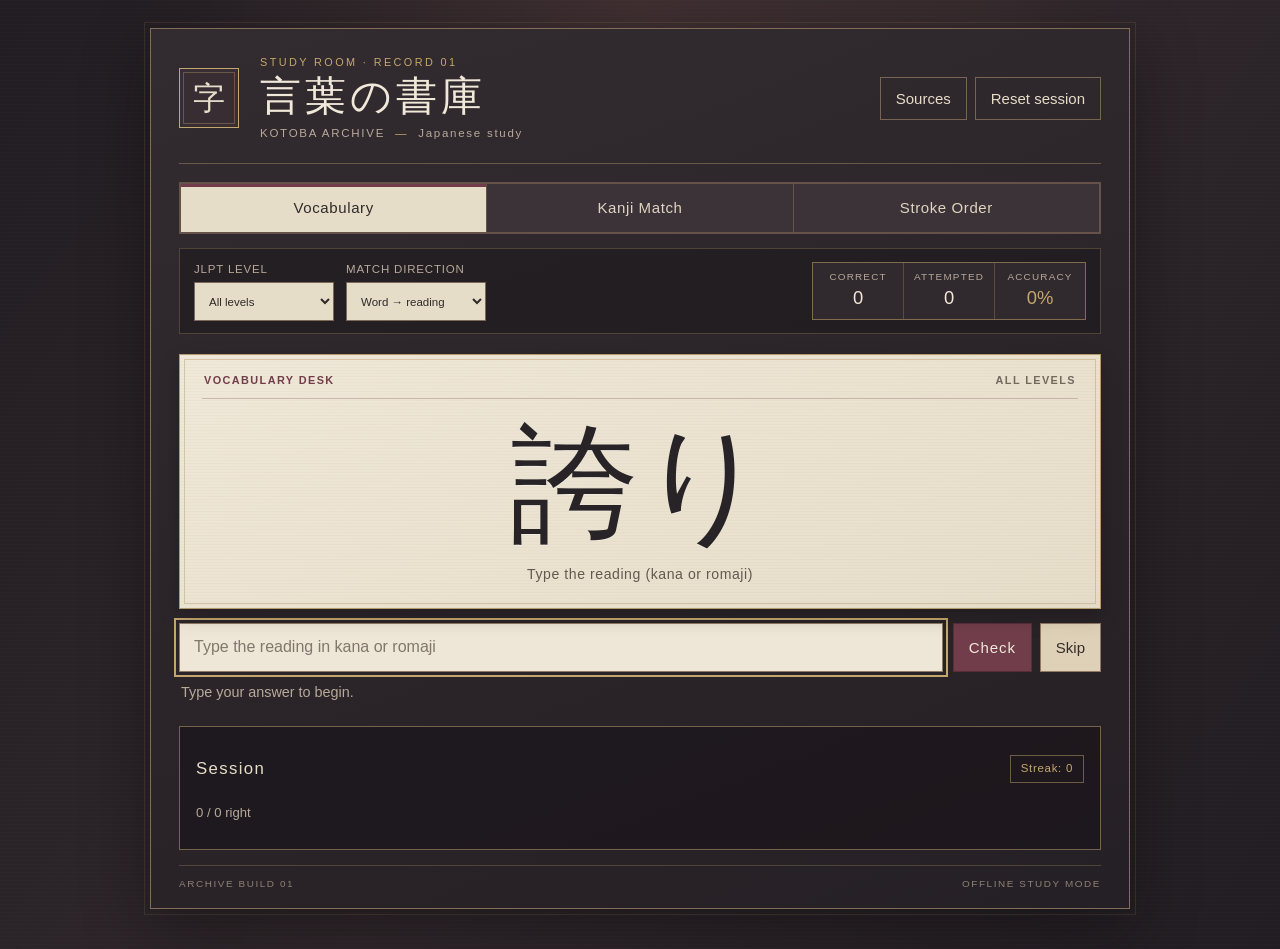
==== Kanji-game/index.html @ f51cfd85 "Adjusted app and changed back kana app" ====
<!doctype html>
<html lang="en">
  <head>
    <meta charset="utf-8" />
    <meta name="viewport" content="width=device-width, initial-scale=1" />
    <meta name="theme-color" content="#282327" />
    <title>言葉の書庫 — Kotoba Archive</title>
    <link rel="manifest" href="manifest.json" />
    <link rel="icon" href="icon.svg" type="image/svg+xml" />
    <link rel="stylesheet" href="style.css?v=10" />
  </head>
  <body>
    <main class="app-shell">
      <header class="topbar">
        <div class="brandmark" aria-hidden="true">字</div>
        <div class="brand-copy">
          <p class="eyebrow">STUDY ROOM · RECORD 01</p>
          <h1>言葉の書庫</h1>
          <p class="brand-subtitle">KOTOBA ARCHIVE <span>—</span> Japanese study</p>
        </div>
        <div class="top-actions">
          <button id="sourcesButton" class="ghost-button" type="button">Sources</button>
          <button id="resetButton" class="ghost-button" type="button">Reset session</button>
        </div>
      </header>

      <nav class="mode-picker" aria-label="Study mode">
        <button class="mode-button active" data-mode="vocabulary" type="button">Vocabulary</button>
        <button class="mode-button" data-mode="kanji" type="button">Kanji Match</button>
        <button class="mode-button" data-mode="stroke" type="button">Stroke Order</button>
      </nav>

      <section class="score-and-controls">
      <section id="quizControls" class="controls">
        <label class="control-label" for="levelSelect">JLPT level
          <select id="levelSelect">
            <option value="all">All levels</option><option value="5">N5</option><option value="4">N4</option>
            <option value="3">N3</option><option value="2">N2</option><option value="1">N1</option>
          </select>
        </label>
        <label id="directionControl" class="control-label" for="directionSelect">Match direction
          <select id="directionSelect"><option value="word-reading">Word → reading</option><option value="reading-word">Reading → word</option></select>
        </label>
      </section>

      <section id="scorePanel" class="score-panel" aria-label="Score summary">
        <div class="metric"><span>Correct</span><strong id="correctValue">0</strong></div>
        <div class="metric"><span>Attempted</span><strong id="attemptedValue">0</strong></div>
        <div class="metric accent"><span>Accuracy</span><strong id="accuracyValue">0%</strong></div>
      </section>
      </section>

      <section id="quizPanel" class="prompt-panel" aria-live="polite">
        <div class="scene-caption"><span id="speakerLabel">VOCABULARY DESK</span><span id="levelBadge">ALL LEVELS</span></div>
        <div id="promptDisplay" class="prompt-display">語彙</div>
        <p id="questionLabel" class="question-label">Type the reading (kana or romaji)</p>
      </section>
      <form id="answerForm" class="answer-form">
        <label id="answerLabel" class="sr-only" for="answerInput">Answer</label>
        <input id="answerInput" type="text" inputmode="text" autocomplete="off" autocapitalize="off" autocorrect="off" spellcheck="false" placeholder="Type your answer" />
        <div class="action-row"><button class="primary-button" type="submit">Check</button><button id="skipButton" class="secondary-button" type="button">Skip</button><button id="nextQuestionButton" class="secondary-button" type="button" hidden>Continue</button></div>
      </form>
      <p id="feedback" class="feedback neutral" aria-live="polite">Loading complete JLPT data…</p>
      <div id="answerDetails" class="answer-details" hidden></div>

      <section id="sessionPanel" class="session-panel">
        <div class="panel-header"><h2>Session</h2><span id="streakValue" class="streak-pill">Streak: 0</span></div>
        <p id="sessionSummary">0 / 0 right</p><ul id="historyList" class="history-list" aria-live="polite"></ul>
      </section>

      <section id="strokePanel" class="stroke-panel" hidden>
        <div class="panel-header">
          <div><h2>Kanji stroke lookup</h2><p class="panel-note">Browse every kanji in the supplied JLPT list.</p></div>
          <button id="downloadStrokesButton" class="secondary-button" type="button">Save all strokes offline</button>
        </div>
        <div class="lookup-controls">
          <label class="control-label" for="kanjiLevelSelect">Level
            <select id="kanjiLevelSelect"><option value="all">All levels</option><option value="5">N5</option><option value="4">N4</option><option value="3">N3</option><option value="2">N2</option><option value="1">N1</option></select>
          </label>
          <label class="control-label" for="kanjiSearch">Find kanji
            <input id="kanjiSearch" type="search" placeholder="Enter a kanji character" autocomplete="off" />
          </label>
        </div>
        <p id="kanjiCount" class="panel-note" aria-live="polite"></p>
        <ul id="kanjiList" class="kanji-list" aria-label="JLPT kanji results"></ul>
        <div id="strokeViewer" class="stroke-viewer" hidden>
          <div class="panel-header"><h3 id="strokeTitle"></h3><button id="closeStrokeButton" class="ghost-button" type="button">Close</button></div>
          <div id="strokeSvg" class="stroke-svg"></div>
          <div id="kanjiDictionaryInfo" class="dictionary-info" hidden></div>
          <p id="strokeStep" class="panel-note" aria-live="polite"></p>
          <div class="action-row"><button id="restartStrokeButton" class="secondary-button" type="button">Restart</button><button id="nextStrokeButton" class="primary-button" type="button">Next stroke</button></div>
        </div>
        <p class="panel-note attribution">Stroke diagrams from KanjiVG, licensed under CC BY-SA 3.0.</p>
      </section>
      <footer class="app-footer"><span>ARCHIVE BUILD 01</span><span>OFFLINE STUDY MODE</span></footer>
    </main>

    <dialog id="sourcesDialog" class="sources-dialog">
      <div class="sources-content">
        <p class="eyebrow">ARCHIVE NOTES</p>
        <h2>Sources &amp; credits</h2>
        <p>This study tool includes adapted vocabulary and kanji information from the Electronic Dictionary Research and Development Group.</p>
        <p>JMdict/EDICT provides Japanese-English vocabulary entries. KANJIDIC2 provides kanji meanings and readings. Both are licensed under Creative Commons Attribution-ShareAlike 4.0.</p>
        <ul>
          <li><a href="https://www.edrdg.org/jmdict/j_jmdict.html" target="_blank" rel="noreferrer">JMdict project and downloads</a></li>
          <li><a href="https://www.edrdg.org/kanjidic/kanjidic2_dtdh.html" target="_blank" rel="noreferrer">KANJIDIC2 documentation</a></li>
          <li><a href="https://www.edrdg.org/edrdg/licence.html" target="_blank" rel="noreferrer">EDRDG dictionary licence</a></li>
          <li><a href="EDRDG-LICENSE.html">Offline copy of EDRDG licence</a></li>
          <li><a href="https://creativecommons.org/licenses/by-sa/4.0/" target="_blank" rel="noreferrer">CC BY-SA 4.0 licence text</a></li>
        </ul>
        <p>Stroke-order diagrams are from KanjiVG under CC BY-SA 3.0. See the project <a href="https://github.com/KanjiVG/kanjivg" target="_blank" rel="noreferrer">source repository</a>.</p>
        <p class="license-note">JLPT reading/level assignments come from the local project lists. Dictionary coverage is checked in the included data report; unmatched source entries are left clearly unfilled rather than guessed.</p>
        <button id="closeSourcesButton" class="primary-button" type="button">Return to study</button>
      </div>
    </dialog>
    <script src="app.js?v=10"></script>
  </body>
</html>
---- Kanji-game/style.css ----
:root {
  color-scheme: dark;
  --night: #211d22;
  --frame: #2c262b;
  --frame-light: #40353a;
  --ink: #302a28;
  --paper: #e6ddc9;
  --paper-light: #f0e8d8;
  --paper-edge: #b49a6b;
  --muted: #b7a99b;
  --muted-ink: #74685f;
  --wine: #713d4a;
  --wine-light: #965c64;
  --brass: #c5a76e;
  --success: #385c4b;
  --error: #8a4147;
  --shadow: 0 20px 60px rgba(11, 8, 11, .45);
  font-family: "MS Gothic", "ＭＳ ゴシック", "Yu Gothic", Meiryo, "Noto Sans CJK JP", sans-serif;
}

* { box-sizing: border-box; }

html, body { min-height: 100%; }

body {
  margin: 0;
  padding: 28px 18px 40px;
  color: var(--paper);
  background-color: #211d22;
  background-image:
    radial-gradient(ellipse at 50% 0%, rgba(126, 82, 78, .25), transparent 56%),
    repeating-linear-gradient(0deg, rgba(255, 255, 255, .012) 0 1px, transparent 1px 4px),
    linear-gradient(125deg, #211d22, #30272b 52%, #211d22);
  font-size: 15px;
  line-height: 1.55;
}

button, input, select { font: inherit; }
button { -webkit-tap-highlight-color: transparent; }
button:focus-visible, input:focus-visible, select:focus-visible, a:focus-visible {
  outline: 2px solid var(--brass);
  outline-offset: 3px;
}

.app-shell {
  width: min(100%, 980px);
  margin: 0 auto;
  padding: 25px 28px 17px;
  border: 1px solid #816d58;
  outline: 1px solid rgba(197, 167, 110, .13);
  outline-offset: 5px;
  background: linear-gradient(160deg, rgba(50, 43, 47, .98), rgba(37, 32, 37, .98));
  box-shadow: var(--shadow);
}

.topbar {
  display: grid;
  grid-template-columns: 64px minmax(0, 1fr) auto;
  align-items: center;
  gap: 17px;
  padding: 0 0 20px;
  border-bottom: 1px solid rgba(197, 167, 110, .38);
}

.brandmark {
  display: grid;
  width: 60px;
  aspect-ratio: 1;
  place-items: center;
  border: 1px solid var(--brass);
  outline: 1px solid rgba(197, 167, 110, .35);
  outline-offset: -5px;
  background: #382d32;
  color: var(--paper);
  font-size: 2rem;
}

.brand-copy { min-width: 0; }
.eyebrow {
  margin: 0;
  color: var(--brass);
  font-size: .68rem;
  letter-spacing: .22em;
}
.brand-copy h1 {
  margin: 1px 0 0;
  color: var(--paper-light);
  font-size: clamp(1.8rem, 4vw, 2.55rem);
  font-weight: 500;
  line-height: 1.2;
  letter-spacing: .1em;
}
.brand-subtitle {
  margin: 4px 0 0;
  color: var(--muted);
  font-size: .72rem;
  letter-spacing: .15em;
}
.brand-subtitle span { padding: 0 5px; color: var(--brass); }
.top-actions { display: flex; gap: 8px; }

.mode-picker {
  display: grid;
  grid-template-columns: repeat(3, minmax(0, 1fr));
  gap: 1px;
  margin: 18px 0 0;
  padding: 1px;
  border: 1px solid #65534a;
  background: #65534a;
}
.mode-button {
  min-height: 48px;
  padding: 10px 14px;
  border: 0;
  background: #3b3337;
  color: #e0d4c2;
  cursor: pointer;
  letter-spacing: .04em;
}
.mode-button:hover { background: #514046; }
.mode-button.active {
  background: var(--paper);
  color: var(--ink);
  box-shadow: inset 0 3px 0 var(--wine);
}

.score-and-controls {
  display: grid;
  grid-template-columns: minmax(0, 1fr) auto;
  align-items: center;
  gap: 18px;
  margin-top: 14px;
  padding: 12px 14px;
  border: 1px solid rgba(197, 167, 110, .28);
  background: rgba(22, 19, 22, .44);
}
.controls { display: flex; flex-wrap: wrap; gap: 12px; }
.control-label {
  display: grid;
  min-width: 140px;
  gap: 4px;
  color: var(--muted);
  font-size: .72rem;
  letter-spacing: .07em;
  text-transform: uppercase;
}
.control-label select, .control-label input {
  width: 100%;
  min-height: 39px;
  padding: 7px 10px;
  border: 1px solid #7d6959;
  border-radius: 0;
  background: #e6ddc9;
  color: var(--ink);
}
.score-panel {
  display: grid;
  grid-template-columns: repeat(3, minmax(72px, 1fr));
  gap: 1px;
  border: 1px solid rgba(197, 167, 110, .35);
  background: rgba(197, 167, 110, .35);
}
.metric {
  min-width: 82px;
  padding: 6px 10px;
  background: #30292d;
  text-align: center;
}
.metric span {
  display: block;
  color: var(--muted);
  font-size: .62rem;
  letter-spacing: .12em;
  text-transform: uppercase;
}
.metric strong { display: block; color: var(--paper-light); font-size: 1.15rem; font-weight: 500; }
.metric.accent strong { color: var(--brass); }

.prompt-panel {
  position: relative;
  min-height: 255px;
  margin-top: 20px;
  padding: 17px 22px 20px;
  border: 1px solid var(--paper-edge);
  outline: 1px solid rgba(180, 154, 107, .45);
  outline-offset: -6px;
  background:
    repeating-linear-gradient(0deg, rgba(70, 50, 32, .025) 0 1px, transparent 1px 3px),
    linear-gradient(155deg, var(--paper-light), var(--paper));
  color: var(--ink);
  text-align: center;
  box-shadow: 0 8px 20px rgba(8, 7, 8, .2);
}
.scene-caption {
  display: flex;
  justify-content: space-between;
  gap: 12px;
  padding: 0 2px 9px;
  border-bottom: 1px solid rgba(113, 61, 74, .28);
  color: var(--wine);
  font-size: .68rem;
  font-weight: 700;
  letter-spacing: .13em;
}
#levelBadge { color: var(--muted-ink); }
.prompt-display {
  display: flex;
  min-height: 155px;
  align-items: center;
  justify-content: center;
  padding: 13px 0 8px;
  color: #282326;
  font-family: "MS Gothic", "ＭＳ ゴシック", "Yu Gothic", Meiryo, "Noto Sans CJK JP", sans-serif;
  font-size: clamp(4.5rem, 16vw, 8rem);
  line-height: 1.12;
  overflow-wrap: anywhere;
  text-shadow: 0 1px rgba(255, 255, 255, .35);
}
.prompt-display svg { width: min(100%, 190px); height: 170px; }
.question-label { margin: 0; color: #655850; font-size: .88rem; letter-spacing: .04em; }

.answer-form { display: grid; grid-template-columns: minmax(0, 1fr) auto; gap: 10px; margin-top: 14px; }
#answerInput {
  width: 100%;
  min-height: 48px;
  padding: 11px 14px;
  border: 1px solid #8f7965;
  border-radius: 0;
  background: #eee6d6;
  color: var(--ink);
  font-size: 1rem;
}
#answerInput::placeholder { color: #81776d; }
.action-row { display: flex; gap: 8px; }
.primary-button, .secondary-button, .ghost-button {
  min-height: 42px;
  padding: 9px 15px;
  border: 1px solid #8f7965;
  border-radius: 0;
  cursor: pointer;
  transition: background-color .15s ease, color .15s ease, border-color .15s ease;
}
.primary-button {
  border-color: #572d39;
  background: var(--wine);
  color: #f2e7d8;
  letter-spacing: .06em;
}
.primary-button:hover { background: var(--wine-light); }
.secondary-button { background: #ded1b7; color: #352d2a; }
.secondary-button:hover { background: #eee3cd; }
.ghost-button { border-color: #786452; background: transparent; color: var(--paper); }
.ghost-button:hover { background: rgba(230, 221, 201, .1); }
button:disabled { opacity: .55; cursor: wait; }

.feedback {
  min-height: 27px;
  margin: 9px 2px 0;
  color: var(--muted);
  font-size: .9rem;
}
.feedback.success { color: #a7c6a9; }
.feedback.error { color: #e2a0a0; }
.answer-details {
  display: grid;
  grid-template-columns: repeat(auto-fit, minmax(200px, 1fr));
  gap: 12px;
  margin-top: 9px;
  padding: 14px 17px;
  border: 1px solid var(--paper-edge);
  background: var(--paper);
  color: var(--ink);
}
.detail-group h4 { margin: 0 0 5px; color: var(--wine); font-size: .72rem; letter-spacing: .1em; text-transform: uppercase; }
.detail-group ul { margin: 0; padding-left: 18px; }
.detail-group li { margin: 2px 0; }
.detail-meta, .detail-missing { grid-column: 1 / -1; margin: 0; color: #6f6257; font-size: .78rem; }
.detail-missing { color: #803d44; }

.session-panel, .stroke-panel {
  margin-top: 18px;
  padding: 15px 16px;
  border: 1px solid #76614d;
  background: rgba(27, 23, 27, .78);
}
.panel-header { display: flex; align-items: center; justify-content: space-between; gap: 12px; }
.panel-header h2 { color: var(--paper); font-size: 1.05rem; font-weight: 500; letter-spacing: .08em; }
.streak-pill {
  padding: 4px 10px;
  border: 1px solid rgba(197, 167, 110, .48);
  color: var(--brass);
  font-size: .72rem;
  letter-spacing: .06em;
}
#sessionSummary { margin: 7px 0 0; color: var(--muted); font-size: .82rem; }
.history-list { display: grid; gap: 5px; margin: 10px 0 0; padding: 0; list-style: none; }
.history-list li { display: flex; justify-content: space-between; gap: 14px; padding: 7px 9px; border-left: 2px solid #77614f; background: rgba(230, 221, 201, .055); font-size: .82rem; }
.history-list li.correct { border-left-color: #78977b; }
.history-list li.incorrect { border-left-color: #a35c61; }
.history-char { font-size: 1rem; }
.history-answer { color: var(--muted); text-align: right; }

.stroke-panel .panel-header { align-items: flex-start; }
.stroke-panel .panel-header h2 { margin-top: 1px; }
.stroke-panel .panel-header > .secondary-button { max-width: 220px; }
.panel-note { margin: 6px 0 0; color: var(--muted); font-size: .8rem; }
.lookup-controls { display: grid; grid-template-columns: minmax(115px, .7fr) minmax(0, 1.6fr); gap: 12px; margin-top: 15px; }
.kanji-list { display: grid; grid-template-columns: repeat(auto-fill, minmax(76px, 1fr)); gap: 6px; max-height: 280px; overflow: auto; margin: 10px 0 0; padding: 0; list-style: none; }
.kanji-result { width: 100%; min-height: 46px; padding: 5px; border: 1px solid #74604e; border-radius: 0; background: #342d31; color: var(--paper); cursor: pointer; font-size: 1rem; }
.kanji-result:hover, .kanji-result:focus-visible { border-color: var(--brass); background: #4a3b3e; }
.stroke-viewer { margin-top: 16px; padding: 14px; border: 1px solid var(--paper-edge); background: var(--paper); color: var(--ink); text-align: center; }
.stroke-viewer h3 { margin: 0; color: var(--wine); font-size: 1rem; }
.stroke-viewer .ghost-button { border-color: #86735e; color: var(--ink); }
.stroke-svg { display: grid; min-height: 190px; place-items: center; color: var(--muted-ink); }
.stroke-svg svg { width: min(100%, 280px); height: auto; aspect-ratio: 1; }
.dictionary-info { display: grid; grid-template-columns: repeat(auto-fit, minmax(150px, 1fr)); gap: 10px; padding: 10px; border-top: 1px solid rgba(113, 61, 74, .24); text-align: left; }
.dictionary-info .detail-meta { align-self: center; }
.stroke-viewer .panel-note { color: #74685f; }
.stroke-viewer .action-row { justify-content: center; }
.stroke-viewer .action-row > button { min-width: 120px; }
.attribution { margin-top: 13px; }
.app-footer { display: flex; justify-content: space-between; gap: 12px; margin-top: 15px; padding-top: 10px; border-top: 1px solid rgba(197, 167, 110, .25); color: #8f8177; font-size: .62rem; letter-spacing: .16em; }

.sources-dialog {
  width: min(92vw, 590px);
  max-height: 85vh;
  padding: 0;
  border: 1px solid var(--paper-edge);
  background: var(--paper-light);
  color: var(--ink);
  box-shadow: 0 22px 80px rgba(0, 0, 0, .65);
}
.sources-dialog::backdrop { background: rgba(14, 11, 14, .76); }
.sources-content { padding: 25px 28px; }
.sources-content h2 { margin: 3px 0 14px; color: var(--wine); font-size: 1.45rem; font-weight: 500; }
.sources-content p { line-height: 1.65; }
.sources-content a { color: #713d4a; text-underline-offset: 3px; }
.sources-content li { margin: 7px 0; }
.sources-content .eyebrow { color: #806b48; }
.license-note { padding-top: 10px; border-top: 1px solid rgba(113, 61, 74, .2); color: #71665c; font-size: .78rem; }

.sr-only { position: absolute; width: 1px; height: 1px; padding: 0; margin: -1px; overflow: hidden; clip: rect(0, 0, 0, 0); white-space: nowrap; border: 0; }
[hidden] { display: none !important; }

@media (max-width: 760px) {
  body { padding: 14px 10px 26px; }
  .app-shell { padding: 18px 15px 13px; }
  .score-and-controls { grid-template-columns: 1fr; gap: 11px; }
  .score-panel { grid-row: 1; }
  .controls { grid-row: 2; }
  .metric { min-width: 0; }
  .control-label { flex: 1 1 130px; }
}
@media (max-width: 520px) {
  .topbar { grid-template-columns: 48px minmax(0, 1fr); gap: 11px; }
  .brandmark { width: 46px; font-size: 1.55rem; }
  .brand-copy h1 { font-size: 1.75rem; }
  .brand-subtitle { font-size: .59rem; letter-spacing: .1em; }
  .top-actions { grid-column: 1 / -1; justify-content: flex-end; }
  .mode-button { min-height: 44px; padding: 8px 5px; font-size: .8rem; }
  .prompt-panel { min-height: 225px; padding: 14px 14px 17px; }
  .prompt-display { min-height: 135px; font-size: clamp(4rem, 20vw, 6rem); }
  .answer-form { grid-template-columns: 1fr; }
  .action-row > button { flex: 1; }
  .lookup-controls { grid-template-columns: 1fr 1.5fr; }
  .stroke-panel .panel-header { flex-direction: column; }
  .stroke-panel .panel-header > .secondary-button { max-width: none; width: 100%; }
  .sources-content { padding: 20px; }
}
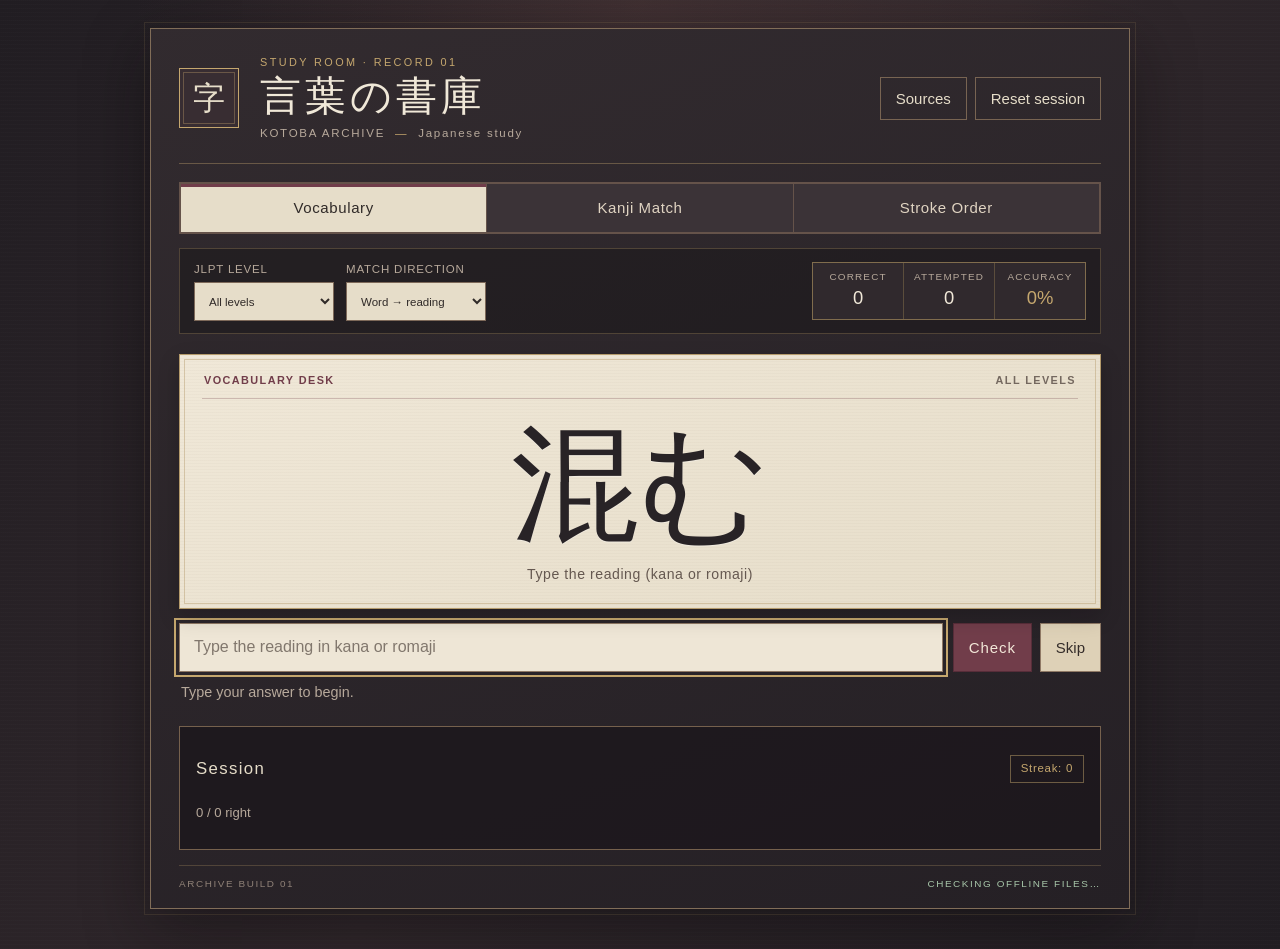
==== commit acf53e90: "Adding offline mode indicators" ====
--- a/Kanji-game/index.html
+++ b/Kanji-game/index.html
@@ -7,7 +7,7 @@
     <title>言葉の書庫 — Kotoba Archive</title>
     <link rel="manifest" href="manifest.json" />
     <link rel="icon" href="icon.svg" type="image/svg+xml" />
-    <link rel="stylesheet" href="style.css?v=10" />
+    <link rel="stylesheet" href="style.css?v=11" />
   </head>
   <body>
     <main class="app-shell">
@@ -92,7 +92,7 @@
         </div>
         <p class="panel-note attribution">Stroke diagrams from KanjiVG, licensed under CC BY-SA 3.0.</p>
       </section>
-      <footer class="app-footer"><span>ARCHIVE BUILD 01</span><span>OFFLINE STUDY MODE</span></footer>
+      <footer class="app-footer"><span>ARCHIVE BUILD 01</span><span id="offlineStatus" role="status" aria-live="polite">CHECKING OFFLINE FILES…</span></footer>
     </main>
 
     <dialog id="sourcesDialog" class="sources-dialog">
@@ -113,6 +113,6 @@
         <button id="closeSourcesButton" class="primary-button" type="button">Return to study</button>
       </div>
     </dialog>
-    <script src="app.js?v=10"></script>
+    <script src="app.js?v=11"></script>
   </body>
 </html>
--- a/Kanji-game/style.css
+++ b/Kanji-game/style.css
@@ -320,6 +320,8 @@
 .stroke-viewer .action-row > button { min-width: 120px; }
 .attribution { margin-top: 13px; }
 .app-footer { display: flex; justify-content: space-between; gap: 12px; margin-top: 15px; padding-top: 10px; border-top: 1px solid rgba(197, 167, 110, .25); color: #8f8177; font-size: .62rem; letter-spacing: .16em; }
+#offlineStatus { color: #a7c6a9; text-align: right; }
+#offlineStatus.offline-warning { color: #e4b273; }
 
 .sources-dialog {
   width: min(92vw, 590px);
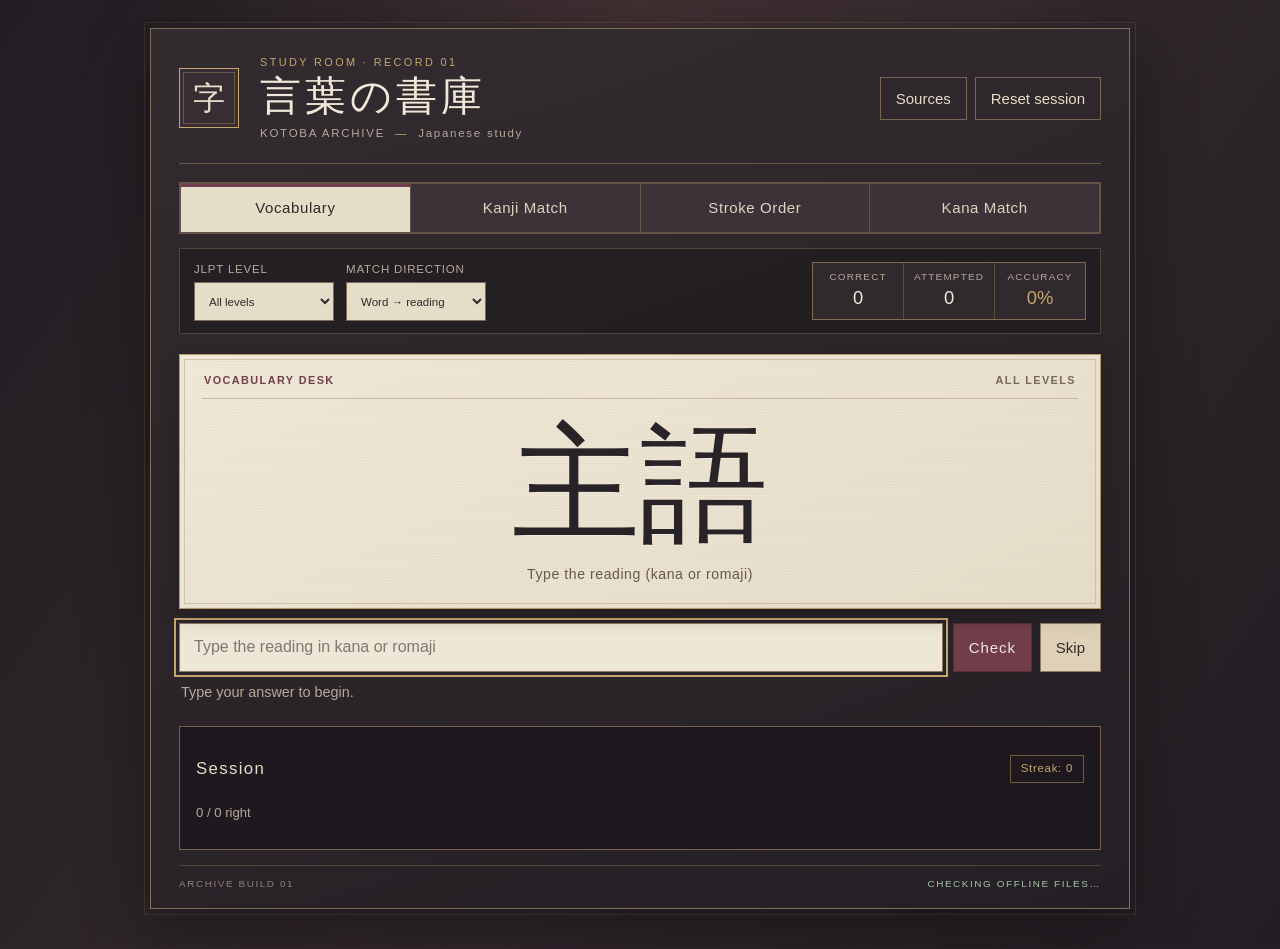
==== commit 137549ef: "final pre flight update" ====
--- a/Kanji-game/index.html
+++ b/Kanji-game/index.html
@@ -7,7 +7,7 @@
     <title>言葉の書庫 — Kotoba Archive</title>
     <link rel="manifest" href="manifest.json" />
     <link rel="icon" href="icon.svg" type="image/svg+xml" />
-    <link rel="stylesheet" href="style.css?v=11" />
+    <link rel="stylesheet" href="style.css?v=14" />
   </head>
   <body>
     <main class="app-shell">
@@ -28,6 +28,7 @@
         <button class="mode-button active" data-mode="vocabulary" type="button">Vocabulary</button>
         <button class="mode-button" data-mode="kanji" type="button">Kanji Match</button>
         <button class="mode-button" data-mode="stroke" type="button">Stroke Order</button>
+        <button class="mode-button" data-mode="kana-match" type="button">Kana Match</button>
       </nav>
 
       <section class="score-and-controls">
@@ -41,6 +42,11 @@
         <label id="directionControl" class="control-label" for="directionSelect">Match direction
           <select id="directionSelect"><option value="word-reading">Word → reading</option><option value="reading-word">Reading → word</option></select>
         </label>
+        <div id="kanaControls" class="kana-controls" aria-label="Kana set" hidden>
+          <button class="kana-set-button active" data-kana-mode="mixed" type="button">Mixed</button>
+          <button class="kana-set-button" data-kana-mode="hiragana" type="button">Hiragana</button>
+          <button class="kana-set-button" data-kana-mode="katakana" type="button">Katakana</button>
+        </div>
       </section>
 
       <section id="scorePanel" class="score-panel" aria-label="Score summary">
@@ -52,6 +58,12 @@
 
       <section id="quizPanel" class="prompt-panel" aria-live="polite">
         <div class="scene-caption"><span id="speakerLabel">VOCABULARY DESK</span><span id="levelBadge">ALL LEVELS</span></div>
+        <div class="font-bank" id="fontBank" aria-hidden="true" hidden>
+          <span class="font-sample sample-1">あ</span>
+          <span class="font-sample sample-2">あ</span>
+          <span class="font-sample sample-3">あ</span>
+          <span class="font-sample sample-4">あ</span>
+        </div>
         <div id="promptDisplay" class="prompt-display">語彙</div>
         <p id="questionLabel" class="question-label">Type the reading (kana or romaji)</p>
       </section>
@@ -113,6 +125,7 @@
         <button id="closeSourcesButton" class="primary-button" type="button">Return to study</button>
       </div>
     </dialog>
-    <script src="app.js?v=11"></script>
+    <script src="kana-data.js?v=2"></script>
+    <script src="app.js?v=14"></script>
   </body>
 </html>
--- a/Kanji-game/style.css
+++ b/Kanji-game/style.css
@@ -101,7 +101,7 @@
 
 .mode-picker {
   display: grid;
-  grid-template-columns: repeat(3, minmax(0, 1fr));
+  grid-template-columns: repeat(4, minmax(0, 1fr));
   gap: 1px;
   margin: 18px 0 0;
   padding: 1px;
@@ -123,6 +123,16 @@
   color: var(--ink);
   box-shadow: inset 0 3px 0 var(--wine);
 }
+.kana-controls { display: flex; flex: 1 1 100%; gap: 7px; }
+.kana-set-button {
+  min-height: 36px;
+  padding: 6px 11px;
+  border: 1px solid rgba(197, 167, 110, .35);
+  background: #342d31;
+  color: var(--paper);
+  cursor: pointer;
+}
+.kana-set-button.active { background: var(--paper); color: var(--ink); }
 
 .score-and-controls {
   display: grid;
@@ -217,6 +227,13 @@
   text-shadow: 0 1px rgba(255, 255, 255, .35);
 }
 .prompt-display svg { width: min(100%, 190px); height: 170px; }
+.font-bank { display: flex; justify-content: center; gap: 9px; margin: 9px 0 3px; color: rgba(48, 42, 40, .55); }
+.font-sample { font-size: 1.15rem; opacity: .76; }
+.sample-1 { font-family: "MS Gothic", "Yu Gothic", sans-serif; }
+.sample-2 { font-family: "Hiragino Sans", "Noto Sans JP", "Yu Gothic", sans-serif; }
+.sample-3 { font-family: "Meiryo", "Yu Gothic", sans-serif; }
+.sample-4 { font-family: "Segoe UI", "Noto Sans JP", sans-serif; }
+.prompt-display.kana-display { min-height: 175px; padding: 8px 0 14px; font-size: clamp(6rem, 24vw, 10rem); line-height: 1; }
 .question-label { margin: 0; color: #655850; font-size: .88rem; letter-spacing: .04em; }
 
 .answer-form { display: grid; grid-template-columns: minmax(0, 1fr) auto; gap: 10px; margin-top: 14px; }
@@ -344,6 +361,80 @@
 .sr-only { position: absolute; width: 1px; height: 1px; padding: 0; margin: -1px; overflow: hidden; clip: rect(0, 0, 0, 0); white-space: nowrap; border: 0; }
 [hidden] { display: none !important; }
 
+/* Kana Match keeps its original character-recognition palette and typography. */
+body.kana-match-theme {
+  color: #e5edf9;
+  background-color: #0b1020;
+  background-image: radial-gradient(circle at top, rgba(56, 189, 248, .18), transparent 25%), linear-gradient(180deg, #0b1020, #111827);
+  font-family: "Segoe UI", Tahoma, Geneva, Verdana, sans-serif;
+}
+body.kana-match-theme .app-shell {
+  width: min(100%, 520px);
+  padding: 20px 18px 18px;
+  border: 1px solid rgba(148, 163, 184, .2);
+  outline: 0;
+  background: rgba(9, 14, 23, .82);
+  box-shadow: 0 14px 32px rgba(2, 6, 23, .35);
+}
+body.kana-match-theme .topbar { display: flex; padding: 0; border: 0; }
+body.kana-match-theme .brandmark { display: none; }
+body.kana-match-theme .eyebrow { color: #7dd3fc; letter-spacing: .12em; }
+body.kana-match-theme .brand-copy h1 { color: #e5edf9; font-size: clamp(2rem, 5vw, 2.5rem); letter-spacing: 0; }
+body.kana-match-theme .brand-subtitle { display: block; color: #9aa8c2; font-size: .68rem; letter-spacing: .12em; }
+body.kana-match-theme .top-actions { display: flex; }
+body.kana-match-theme .mode-picker {
+  grid-template-columns: repeat(4, minmax(0, 1fr));
+  gap: 8px;
+  margin-top: 18px;
+  padding: 0;
+  border: 0;
+  background: transparent;
+}
+body.kana-match-theme .mode-button,
+body.kana-match-theme .kana-set-button {
+  min-height: 42px;
+  padding: 9px 10px;
+  border: 1px solid rgba(148, 163, 184, .16);
+  border-radius: 12px;
+  background: rgba(148, 163, 184, .12);
+  color: #e5edf9;
+  font-size: .84rem;
+  letter-spacing: 0;
+}
+body.kana-match-theme .mode-button.active,
+body.kana-match-theme .kana-set-button.active {
+  border-color: rgba(125, 211, 252, .55);
+  background: linear-gradient(135deg, rgba(56, 189, 248, .22), rgba(125, 211, 252, .1));
+  color: #7dd3fc;
+  box-shadow: none;
+}
+body.kana-match-theme .score-and-controls { display: block; margin-top: 0; padding: 0; border: 0; background: transparent; }
+body.kana-match-theme .controls { margin-top: 12px; }
+body.kana-match-theme .score-panel { grid-template-columns: repeat(3, minmax(0, 1fr)); gap: 12px; margin-top: 18px; border: 0; background: transparent; }
+body.kana-match-theme .metric { min-width: 0; padding: 10px 12px; border: 1px solid rgba(148, 163, 184, .2); border-radius: 14px; background: rgba(15, 23, 42, .85); }
+body.kana-match-theme .metric span { color: #9aa8c2; font-size: .72rem; letter-spacing: .08em; }
+body.kana-match-theme .metric strong { margin-top: 8px; color: #e5edf9; font-size: 1.4rem; }
+body.kana-match-theme .metric.accent strong { color: #7dd3fc; }
+body.kana-match-theme .prompt-panel { margin-top: 20px; padding: 16px 12px 14px; border: 1px solid rgba(148, 163, 184, .2); outline: 0; border-radius: 18px; background: linear-gradient(180deg, rgba(15, 23, 42, .9), rgba(11, 16, 32, .85)); color: #e5edf9; box-shadow: none; }
+body.kana-match-theme .scene-caption { display: none; }
+body.kana-match-theme .font-bank { margin: 0 0 12px; color: rgba(255, 255, 255, .45); }
+body.kana-match-theme .font-sample { font-size: 1.2rem; }
+body.kana-match-theme .prompt-display.kana-display { min-height: 180px; padding: 12px 0 18px; color: #e5edf9; text-shadow: 0 0 24px rgba(125, 211, 252, .18); }
+body.kana-match-theme .question-label { color: #9aa8c2; }
+body.kana-match-theme #answerInput { border-color: rgba(148, 163, 184, .2); border-radius: 12px; background: rgba(15, 23, 42, .9); color: #e5edf9; padding: 14px 16px; font-size: 1.12rem; }
+body.kana-match-theme #answerInput::placeholder { color: #9aa8c2; }
+body.kana-match-theme .primary-button, body.kana-match-theme .secondary-button, body.kana-match-theme .ghost-button { min-height: 42px; border-radius: 12px; }
+body.kana-match-theme .primary-button { border-color: transparent; background: linear-gradient(135deg, #7dd3fc, #38bdf8); color: #03131d; }
+body.kana-match-theme .secondary-button { border-color: rgba(148, 163, 184, .18); background: rgba(148, 163, 184, .08); color: #e5edf9; }
+body.kana-match-theme .ghost-button { border-color: rgba(148, 163, 184, .18); color: #e5edf9; }
+body.kana-match-theme .session-panel { padding: 14px 12px; border: 1px solid rgba(148, 163, 184, .2); border-radius: 16px; background: rgba(15, 23, 42, .85); }
+body.kana-match-theme .panel-header h2 { color: #e5edf9; letter-spacing: 0; }
+body.kana-match-theme .streak-pill { border-color: rgba(251, 191, 36, .2); border-radius: 999px; background: rgba(251, 191, 36, .08); color: #fbbf24; }
+body.kana-match-theme #sessionSummary { color: #9aa8c2; }
+body.kana-match-theme .history-list li { border: 1px solid rgba(148, 163, 184, .2); border-radius: 10px; background: rgba(15, 23, 42, .75); }
+body.kana-match-theme .history-answer { color: #9aa8c2; }
+body.kana-match-theme .app-footer { border-color: rgba(148, 163, 184, .2); color: #9aa8c2; letter-spacing: .08em; }
+
 @media (max-width: 760px) {
   body { padding: 14px 10px 26px; }
   .app-shell { padding: 18px 15px 13px; }
@@ -360,6 +451,7 @@
   .brand-subtitle { font-size: .59rem; letter-spacing: .1em; }
   .top-actions { grid-column: 1 / -1; justify-content: flex-end; }
   .mode-button { min-height: 44px; padding: 8px 5px; font-size: .8rem; }
+  .mode-picker { grid-template-columns: repeat(2, minmax(0, 1fr)); }
   .prompt-panel { min-height: 225px; padding: 14px 14px 17px; }
   .prompt-display { min-height: 135px; font-size: clamp(4rem, 20vw, 6rem); }
   .answer-form { grid-template-columns: 1fr; }
@@ -368,4 +460,10 @@
   .stroke-panel .panel-header { flex-direction: column; }
   .stroke-panel .panel-header > .secondary-button { max-width: none; width: 100%; }
   .sources-content { padding: 20px; }
-}
+  body.kana-match-theme .mode-picker { grid-template-columns: repeat(2, minmax(0, 1fr)); }
+}
+
+@media (max-width: 420px) {
+  body.kana-match-theme .score-panel { grid-template-columns: 1fr; }
+  body.kana-match-theme .action-row { flex-direction: column; }
+}
